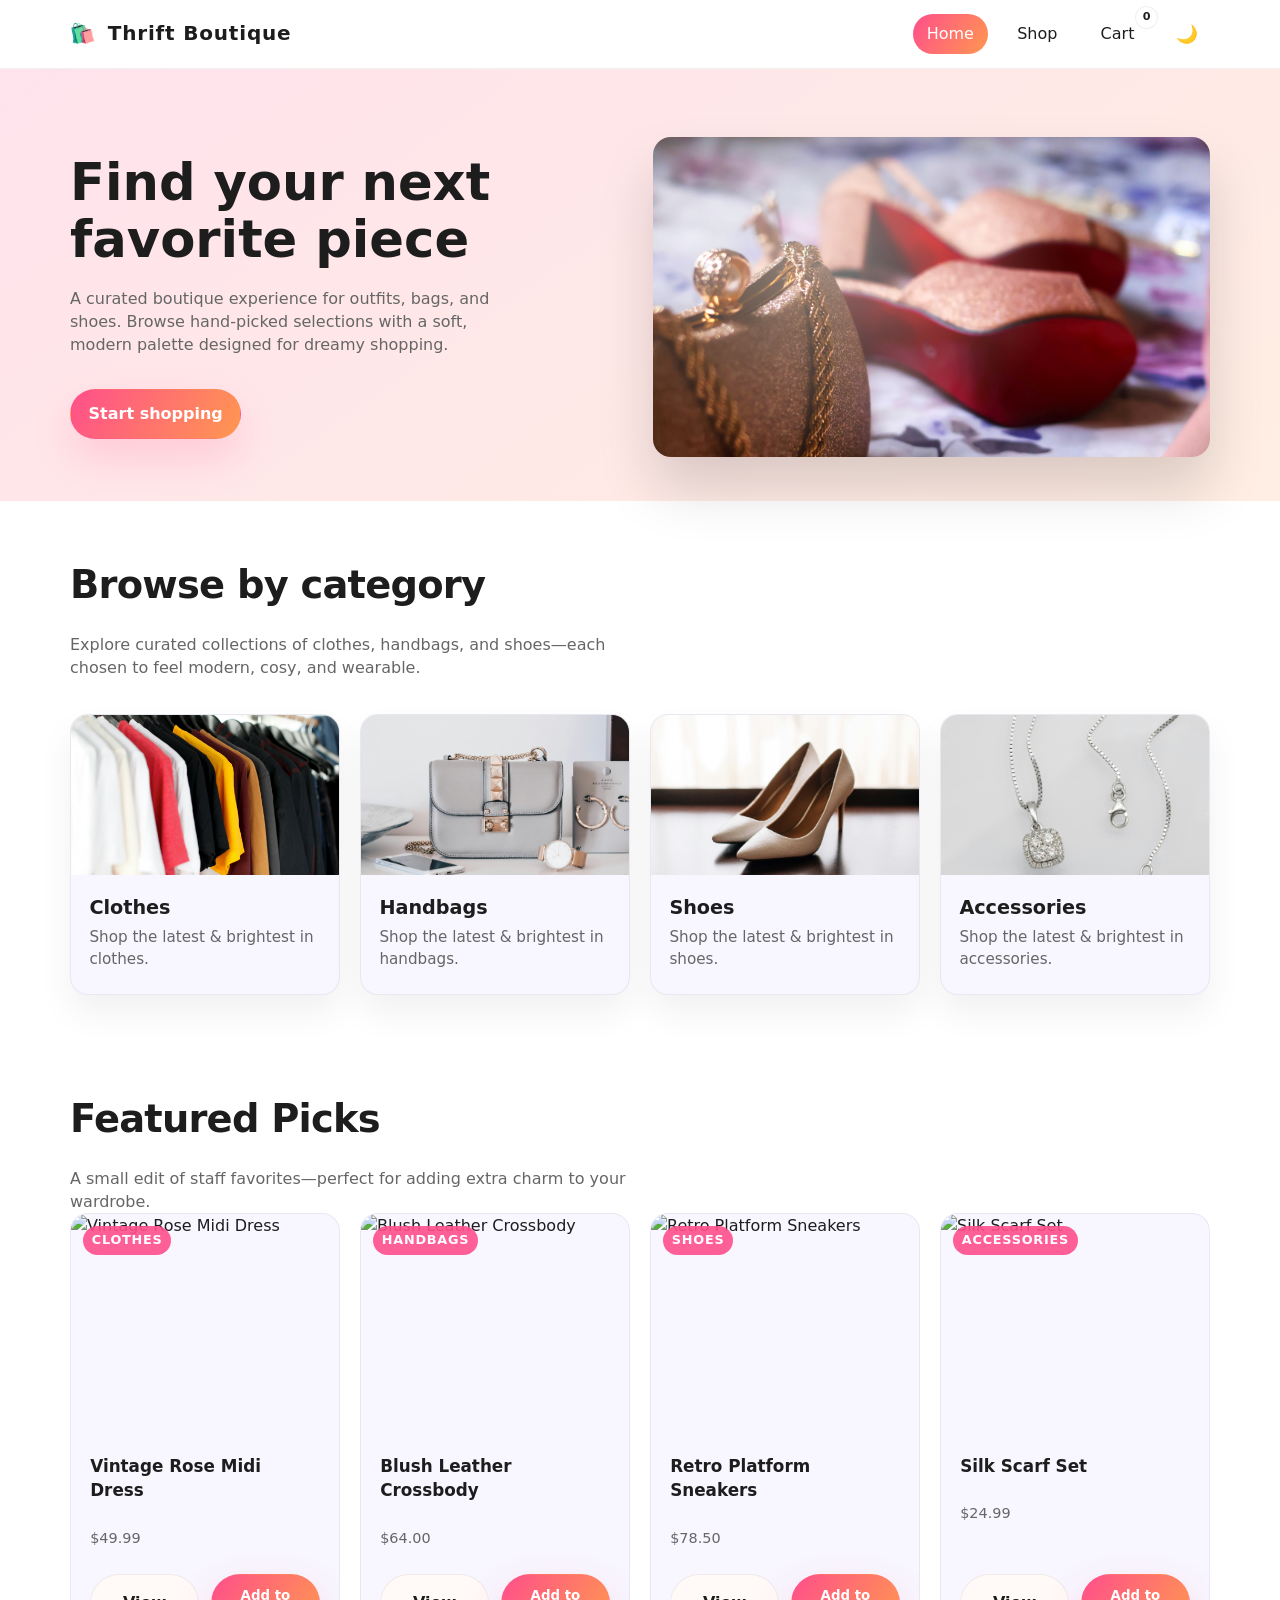
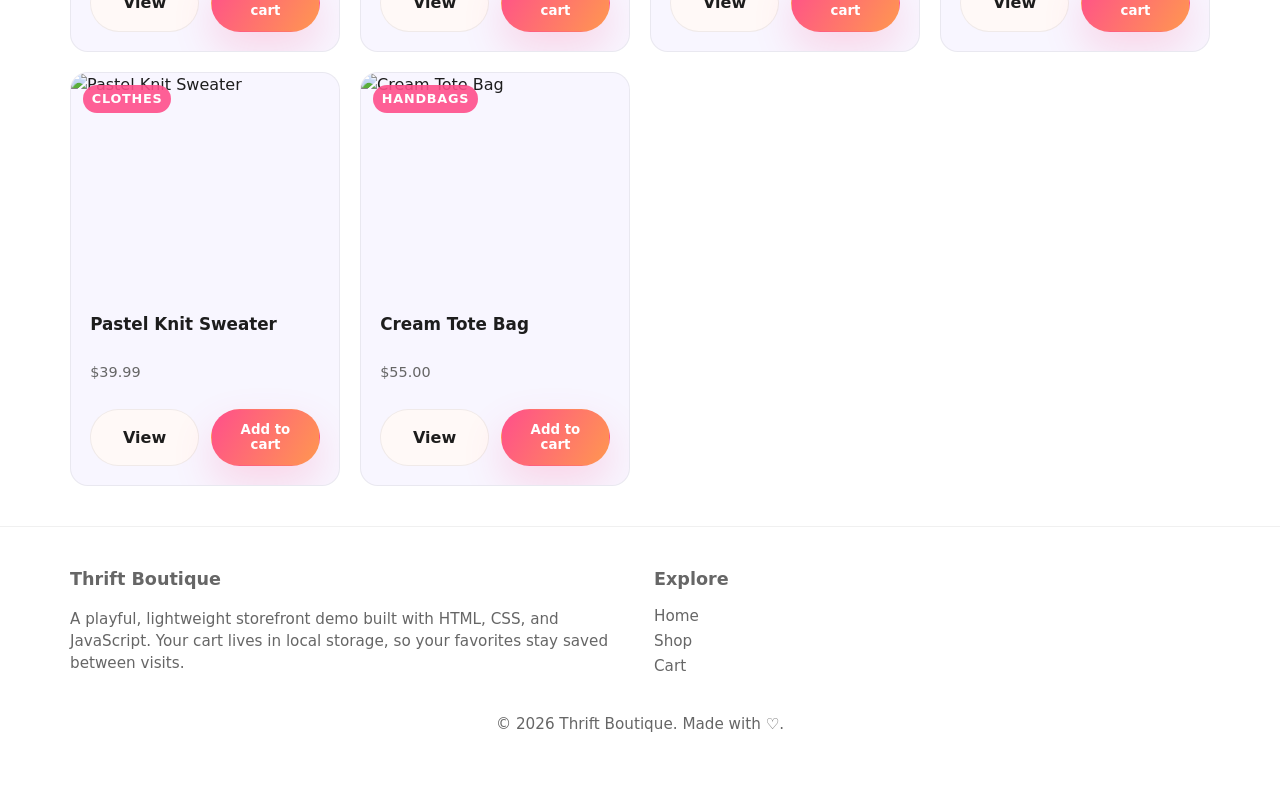
==== index.html @ fbe1a2d0 "initial commit" ====
<!DOCTYPE html>
<html lang="en">
  <head>
    <meta charset="UTF-8" />
    <meta name="viewport" content="width=device-width, initial-scale=1.0" />
    <title>Thrift Boutique — Home</title>
    <meta name="description" content="A pretty, playful boutique storefront built with HTML, CSS, and JavaScript." />
    <link rel="stylesheet" href="styles.css" />
  </head>
  <body>
    <header class="site-header">
      <div class="nav-container">
        <a class="brand" href="index.html" aria-label="Thrift Boutique home">Thrift Boutique</a>
        <nav class="main-nav" aria-label="Main navigation">
          <a href="index.html" data-page="home">Home</a>
          <a href="products.html" data-page="shop">Shop</a>
          <a href="cart.html" class="cart-link" data-page="cart">
            Cart <span class="cart-count" aria-label="Cart items">0</span>
          </a>
          <button class="theme-toggle" aria-label="Toggle theme">🌙</button>
          <button class="menu-toggle" aria-label="Open navigation menu">☰</button>
        </nav>
      </div>
    </header>

    <main>
      <section class="hero">
        <div class="container hero-grid">
          <div>
            <h1>Find your next favorite piece</h1>
            <p>
              A curated boutique experience for outfits, bags, and shoes. Browse hand-picked
              selections with a soft, modern palette designed for dreamy shopping.
            </p>
            <a href="products.html" class="btn btn-primary">Start shopping</a>
          </div>
          <div class="hero-visual" aria-hidden="true">
            <img
              src="images/hero_2.jpg"
              alt="A boutique display with pastel shoes and handbags."
            />
          </div>
        </div>
      </section>

      <section class="section" aria-labelledby="categories-title">
        <div class="container">
          <h2 class="section-title" id="categories-title">Browse by category</h2>
          <p class="section-subtitle">
            Explore curated collections of clothes, handbags, and shoes—each chosen to feel modern,
            cosy, and wearable.
          </p>
          <div id="categoryGrid" class="categories"></div>
        </div>
      </section>

      <section class="section section--tight" aria-labelledby="featured-title">
        <div class="container">
          <h2 class="section-title" id="featured-title">Featured Picks</h2>
          <p class="section-subtitle">
            A small edit of staff favorites—perfect for adding extra charm to your wardrobe.
          </p>
          <div id="featuredGrid" class="products-grid"></div>
        </div>
      </section>
    </main>

    <footer class="site-footer">
      <div class="footer-container">
        <div class="footer-col">
          <h4>Thrift Boutique</h4>
          <p>
            A playful, lightweight storefront demo built with HTML, CSS, and JavaScript. Your cart
            lives in local storage, so your favorites stay saved between visits.
          </p>
        </div>
        <div class="footer-col">
          <h4>Explore</h4>
          <a href="index.html">Home</a>
          <a href="products.html">Shop</a>
          <a href="cart.html">Cart</a>
        </div>
      </div>
      <div class="footer-bottom">
        <p>&copy; <span id="dateYear"></span> Thrift Boutique. Made with ♡.</p>
      </div>
    </footer>

    <script src="products.js" defer></script>
    <script src="scripts.js" defer></script>
    <script>
      document.addEventListener("DOMContentLoaded", () => {
        initSite("home");
        document.getElementById("dateYear").textContent = new Date().getFullYear();

        const categoryGrid = document.getElementById("categoryGrid");
        const categories = getCategories().filter((c) => c !== "All");

        const categoryImages = {
          Clothes:
            "images/clothes.jpg",
          Handbags:
            "images/handbags.jpg",
          Shoes:
            "images/shoes.jpg",
          Accessories:
            "images/accessories.jpg",
        };

        categoryGrid.innerHTML = categories
          .map(
            (category) => `
            <a href="products.html?category=${encodeURIComponent(category)}" class="category-card">
              <div class="category-card__image">
                <img
                  src="${categoryImages[category] || categoryImages.Clothes}"
                  alt="${category} category"
                  loading="lazy"
                />
              </div>
              <div class="category-card__body">
                <h3 class="category-card__title">${category}</h3>
                <p class="category-card__subtitle">Shop the latest &amp; brightest in ${category.toLowerCase()}.</p>
              </div>
            </a>
          `
          )
          .join("");

        const featureGrid = document.getElementById("featuredGrid");
        const featured = PRODUCTS.slice(0, 6);
        featureGrid.innerHTML = featured
          .map(
            (product) => `
            <article class="product-card">
              <a href="product.html?id=${product.id}" class="product-card__image" aria-label="View ${product.title}">
                <img src="${product.images[0]}" alt="${product.title}" loading="lazy" />
                <span class="product-card__badge">${product.category}</span>
              </a>
              <div class="product-card__body">
                <h3 class="product-card__title">${product.title}</h3>
                <p class="product-card__meta">${formatPrice(product.price)}</p>
                <div class="product-card__actions">
                  <a class="btn btn-secondary" href="product.html?id=${product.id}">View</a>
                  <button class="btn btn-primary" type="button" data-add="${product.id}">Add to cart</button>
                </div>
              </div>
            </article>
          `
          )
          .join("");

        featureGrid.addEventListener("click", (event) => {
          const button = event.target.closest("button[data-add]");
          if (!button) return;
          const id = button.getAttribute("data-add");
          addToCart(id);
          showToast("Added to cart", { type: "success" });
        });
      });
    </script>
  </body>
</html>
---- styles.css ----
:root {
  --bg: #fff;
  --surface: #f8f6ff;
  --text: #1d1d1d;
  --muted: #666;
  --border: rgba(0, 0, 0, 0.06);
  --primary: #ff4f8b;
  --primary-2: #ff9750;
  --accent: #fff9f7;
  --shadow: rgba(15, 15, 15, 0.16);
  --radius: 18px;
  --max-w: 1140px;
  --transition: 220ms ease;
  --font: ui-sans-serif, system-ui, -apple-system, BlinkMacSystemFont, "Segoe UI", sans-serif;
}

[data-theme="dark"] {
  --bg: #0b0b10;
  --surface: #14141f;
  --text: #f3f3f5;
  --muted: rgba(243, 243, 245, 0.75);
  --border: rgba(255, 255, 255, 0.08);
  --shadow: rgba(0, 0, 0, 0.6);
  --accent: rgba(255, 255, 255, 0.08);
}

* {
  box-sizing: border-box;
}

.sr-only {
  position: absolute !important;
  width: 1px;
  height: 1px;
  padding: 0;
  margin: -1px;
  overflow: hidden;
  clip: rect(0, 0, 0, 0);
  white-space: nowrap;
  border: 0;
}

html {
  scroll-behavior: smooth;
  height: 100%;
}

body {
  margin: 0;
  font-family: var(--font);
  background: var(--bg);
  color: var(--text);
  line-height: 1.45;
  min-height: 100vh;
}

a {
  color: inherit;
  text-decoration: none;
}

button,
input {
  font-family: inherit;
}

img {
    width: 100px;
    height: 200px;
     /* max-width: 60%; */

  display: block;
}

/* ---------- Layout ---------- */
.container {
  width: min(100% - 2.4rem, var(--max-w));
  margin: 0 auto;
}

.grid {
  display: grid;
  gap: 1.25rem;
}

.flex {
  display: flex;
}

.flex-center {
  align-items: center;
  justify-content: center;
}

/* ---------- Header / Navigation ---------- */
.site-header {
  position: sticky;
  top: 0;
  z-index: 20;
  width: 100%;
  background: rgba(255, 255, 255, 0.72);
  backdrop-filter: blur(12px);
  border-bottom: 1px solid var(--border);
}

.site-header .nav-container {
  display: flex;
  align-items: center;
  justify-content: space-between;
  width: min(100% - 2.4rem, var(--max-w));
  margin: 0 auto;
  padding: 0.85rem 0;
  gap: 1rem;
}

.brand {
  font-weight: 700;
  letter-spacing: 0.04em;
  font-size: 1.25rem;
  color: var(--text);
  display: flex;
  align-items: center;
  gap: 0.75rem;
}

.brand::before {
  content: "🛍️";
  display: inline-block;
  transform: rotate(-10deg);
}

.main-nav {
  display: flex;
  align-items: center;
  gap: 1rem;
  position: relative;
}

.main-nav a {
  padding: 0.55rem 0.85rem;
  border-radius: 999px;
  font-weight: 500;
  transition: background var(--transition), color var(--transition);
}

.main-nav a.active,
.main-nav a:hover {
  background: linear-gradient(120deg, var(--primary), var(--primary-2));
  color: #fff;
}

.main-nav .cart-link {
  position: relative;
}

.cart-count {
  position: absolute;
  top: -8px;
  right: -10px;
  min-width: 18px;
  font-size: 0.7rem;
  padding: 0.15rem 0.4rem;
  border-radius: 999px;
  color: #1e1e1e;
  background: #fff;
  border: 1px solid var(--border);
  font-weight: 700;
}

.theme-toggle,
.menu-toggle {
  border: 0;
  background: transparent;
  cursor: pointer;
  font-size: 1.1rem;
  padding: 0.55rem 0.75rem;
  border-radius: 999px;
  transition: background var(--transition);
}

.theme-toggle:hover,
.menu-toggle:hover {
  background: var(--accent);
}

/* mobile nav */
.menu-toggle {
  display: none;
}

.main-nav.open {
  display: flex;
}

@media (max-width: 860px) {
  .site-header .nav-container {
    gap: 0.5rem;
  }
  .main-nav {
    position: absolute;
    top: 100%;
    right: 1rem;
    flex-direction: column;
    align-items: flex-end;
    gap: 0.4rem;
    padding: 0.8rem;
    width: 220px;
    background: rgba(255, 255, 255, 0.95);
    border-radius: 18px;
    border: 1px solid var(--border);
    box-shadow: 0 14px 30px rgba(0, 0, 0, 0.15);
    transform: translateY(-8px);
    opacity: 0;
    pointer-events: none;
    transition: opacity var(--transition), transform var(--transition);
  }

  .main-nav.open {
    transform: translateY(0);
    opacity: 1;
    pointer-events: auto;
  }

  .menu-toggle {
    display: inline-flex;
  }

  .main-nav a {
    width: 100%;
    text-align: right;
  }
}

/* ---------- Sections ---------- */
.section {
  padding: 3.5rem 0;
}

.section--tight {
  padding: 2.5rem 0;
}

.section-title {
  margin: 0 0 1.25rem;
  font-size: clamp(1.8rem, 3.4vw, 2.4rem);
  letter-spacing: -0.02em;
}

.section-subtitle {
  margin: 0;
  color: var(--muted);
  max-width: 58ch;
}

/* ---------- Buttons ---------- */
.btn {
  display: inline-flex;
  align-items: center;
  justify-content: center;
  gap: 0.5rem;
  padding: 0.8rem 1.1rem;
  border-radius: 999px;
  border: 1px solid transparent;
  cursor: pointer;
  transition: transform var(--transition), box-shadow var(--transition);
  font-weight: 600;
  text-decoration: none;
}

.btn-primary {
  background: linear-gradient(120deg, var(--primary), var(--primary-2));
  color: #fff;
  box-shadow: 0 18px 40px rgba(255, 79, 139, 0.2);
}

.btn-primary:hover {
  transform: translateY(-1px);
  box-shadow: 0 22px 48px rgba(255, 79, 139, 0.25);
}

.btn-secondary {
  background: var(--accent);
  border-color: var(--border);
  color: var(--text);
}

.btn-secondary:hover {
  background: rgba(255, 255, 255, 0.6);
}

.btn-sm {
  padding: 0.55rem 0.75rem;
  font-size: 0.9rem;
}

/* ---------- Hero ---------- */
.hero {
  padding: 4.25rem 0 2.75rem;
  background: linear-gradient(145deg, rgba(255, 79, 139, 0.16), rgba(255, 149, 80, 0.16));
}

.hero .hero-grid {
  display: grid;
  grid-template-columns: 1fr 1fr;
  gap: 1.6rem;
  align-items: center;
}

.hero h1 {
  font-size: clamp(2.4rem, 4vw, 3.25rem);
  margin: 0;
  line-height: 1.1;
}

.hero p {
  margin: 1.25rem 0 2rem;
  max-width: 42ch;
  color: var(--muted);
}

.hero .hero-visual {
  position: relative;
  border-radius: var(--radius);
  overflow: hidden;
  box-shadow: 0 32px 55px rgba(0, 0, 0, 0.15);
  height: 320px;
}

.hero .hero-visual::after {
  content: "";
  position: absolute;
  inset: 0;
  background: radial-gradient(circle at 30% 30%, rgba(255, 255, 255, 0.5), transparent 55%);
}

.hero .hero-visual img {
  width: 100%;
  height: 100%;
  object-fit: cover;
  filter: saturate(1.05);
  transition: transform 1.2s ease;
}

.hero .hero-visual:hover img {
  transform: scale(1.03);
}

@media (max-width: 900px) {
  .hero .hero-grid {
    grid-template-columns: 1fr;
  }
  .hero .hero-visual {
    height: 300px;
  }
}

/* ---------- Categories ---------- */
.categories {
  display: grid;
  grid-template-columns: repeat(auto-fit, minmax(220px, 1fr));
  gap: 1.25rem;
  margin-top: 2.2rem;
}

.category-card {
  position: relative;
  overflow: hidden;
  border-radius: var(--radius);
  border: 1px solid var(--border);
  background: var(--surface);
  box-shadow: 0 18px 35px rgba(0, 0, 0, 0.06);
  transition: transform var(--transition), box-shadow var(--transition);
}

.category-card:hover {
  transform: translateY(-6px);
  box-shadow: 0 26px 48px rgba(0, 0, 0, 0.12);
}

.category-card__image {
  height: 160px;
  overflow: hidden;
}

.category-card__image img {
  width: 100%;
  height: 100%;
  object-fit: cover;
  transition: transform var(--transition);
}

.category-card:hover .category-card__image img {
  transform: scale(1.08);
}

.category-card__body {
  padding: 1.15rem 1.15rem 1.5rem;
}

.category-card__title {
  margin: 0 0 0.3rem;
  font-size: 1.2rem;
}

.category-card__subtitle {
  margin: 0;
  color: var(--muted);
  font-size: 0.95rem;
}

/* ---------- Products ---------- */
.products-toolbar {
  display: flex;
  flex-wrap: wrap;
  gap: 0.8rem;
  align-items: flex-end;
  justify-content: space-between;
  margin-bottom: 1.6rem;
  padding-bottom: 0.5rem;
  border-bottom: 1px solid var(--border);
}

.toolbar-left {
  display: flex;
  flex-wrap: wrap;
  gap: 0.8rem;
  align-items: center;
}

.toolbar-left label {
  display: flex;
  align-items: center;
  gap: 0.5rem;
}

.toolbar-left input,
.toolbar-left select {
  padding: 0.55rem 0.75rem;
  border-radius: 999px;
  border: 1px solid var(--border);
  background: var(--accent);
  min-width: 190px;
}

.toolbar-left input::placeholder {
  color: var(--muted);
}

.products-grid {
  display: grid;
  grid-template-columns: repeat(auto-fit, minmax(240px, 1fr));
  gap: 1.25rem;
}

.product-card {
  border-radius: var(--radius);
  border: 1px solid var(--border);
  background: var(--surface);
  overflow: hidden;
  display: flex;
  flex-direction: column;
  transition: transform var(--transition), box-shadow var(--transition);
}

.product-card:hover {
  transform: translateY(-6px);
  box-shadow: 0 20px 40px rgba(0, 0, 0, 0.12);
}

.product-card__image {
  position: relative;
  height: 220px;
  overflow: hidden;
}

.product-card__image img {
  width: 100%;
  height: 100%;
  object-fit: cover;
  transition: transform var(--transition), filter var(--transition);
}

.product-card:hover .product-card__image img {
  transform: scale(1.06);
  filter: brightness(1.05);
}

.product-card__badge {
  position: absolute;
  top: 12px;
  left: 12px;
  padding: 0.3rem 0.55rem;
  border-radius: 999px;
  background: rgba(255, 79, 139, 0.9);
  color: #fff;
  font-size: 0.8rem;
  font-weight: 600;
  text-transform: uppercase;
  letter-spacing: 0.06em;
}

.product-card__body {
  padding: 1.2rem;
  flex: 1;
  display: flex;
  flex-direction: column;
  gap: 0.7rem;
}

.product-card__title {
  margin: 0;
  font-size: 1.05rem;
}

.product-card__meta {
  font-size: 0.9rem;
  color: var(--muted);
  display: flex;
  align-items: center;
  gap: 0.55rem;
}

.product-card__price {
  margin: 0;
  font-weight: 700;
  font-size: 1.15rem;
}

.product-card__actions {
  margin-top: auto;
  display: flex;
  gap: 0.75rem;
  flex-wrap: wrap;
}

.product-card__actions .btn {
  flex: 1;
}

.product-card.skeleton {
  pointer-events: none;
  opacity: 0.8;
}

.product-card.skeleton .skeleton-line {
  height: 12px;
  background: linear-gradient(90deg, rgba(0, 0, 0, 0.06), rgba(0, 0, 0, 0.12), rgba(0, 0, 0, 0.06));
  border-radius: 999px;
  background-size: 200% 100%;
  animation: shimmer 1.4s infinite;
}

.product-card.skeleton .skeleton-line.short {
  width: 55%;
}

@keyframes shimmer {
  0% {
    background-position: 200% 0;
  }
  100% {
    background-position: -200% 0;
  }
}

/* ---------- Product Details ---------- */
.product-view {
  display: grid;
  grid-template-columns: 1fr 1fr;
  gap: 2rem;
  align-items: flex-start;
}

.product-gallery {
  display: grid;
  grid-template-columns: repeat(2, 1fr);
  gap: 1rem;
}

.product-gallery img {
  width: 100%;
  height: 320px;
  object-fit: cover;
  border-radius: var(--radius);
  box-shadow: 0 18px 30px rgba(0, 0, 0, 0.12);
  transition: transform var(--transition);
}

.product-gallery img:hover {
  transform: scale(1.02);
}

.product-details {
  display: flex;
  flex-direction: column;
  gap: 1.15rem;
}

.product-details h2 {
  margin: 0;
  font-size: 2rem;
}

.product-details p {
  margin: 0;
  color: var(--muted);
}

.product-details .price {
  font-size: 2.1rem;
  font-weight: 800;
  margin: 0;
}

.product-details .meta {
  display: flex;
  gap: 1rem;
  align-items: center;
  color: var(--muted);
}

.product-details .meta span {
  display: inline-flex;
  align-items: center;
  gap: 0.35rem;
}

.product-details .meta svg {
  width: 16px;
  height: 16px;
  fill: currentColor;
}

.product-details .actions {
  display: flex;
  gap: 0.75rem;
  flex-wrap: wrap;
}

.product-details .quantity {
  display: flex;
  align-items: center;
  border: 1px solid var(--border);
  border-radius: 999px;
  overflow: hidden;
  background: var(--surface);
}

.quantity button {
  border: 0;
  background: transparent;
  padding: 0.55rem 0.75rem;
  font-size: 1.2rem;
  cursor: pointer;
  color: var(--text);
}

.quantity input {
  width: 50px;
  border: 0;
  text-align: center;
  padding: 0.55rem 0;
  background: transparent;
}

/* ---------- Cart ---------- */
.cart-table {
  width: 100%;
  border-collapse: collapse;
  margin-top: 1.5rem;
}

.cart-table th,
.cart-table td {
  padding: 0.9rem 0.6rem;
  text-align: left;
  border-bottom: 1px solid var(--border);
}

.cart-table th {
  color: var(--muted);
  font-weight: 600;
}

.cart-table img {
  width: 80px;
  height: 80px;
  object-fit: cover;
  border-radius: 14px;
}

.cart-actions {
  display: flex;
  gap: 0.75rem;
  flex-wrap: wrap;
  margin-top: 1.25rem;
  justify-content: flex-end;
}

.cart-summary {
  margin-top: 2.2rem;
  padding: 1.4rem;
  background: var(--surface);
  border-radius: var(--radius);
  border: 1px solid var(--border);
  max-width: 420px;
}

.cart-summary h3 {
  margin: 0 0 0.9rem;
}

.cart-summary p {
  margin: 0.35rem 0;
  display: flex;
  justify-content: space-between;
}

.cart-summary p span:last-child {
  font-weight: 700;
}

.cart-empty {
  padding: 2.4rem;
  text-align: center;
  border-radius: var(--radius);
  background: var(--surface);
  border: 1px dashed var(--border);
}

/* ---------- Toast ---------- */
.toast {
  position: fixed;
  bottom: 24px;
  left: 50%;
  transform: translateX(-50%) translateY(30px);
  background: rgba(24, 24, 24, 0.92);
  color: #fff;
  padding: 0.9rem 1.3rem;
  border-radius: 999px;
  opacity: 0;
  transition: opacity 210ms ease, transform 210ms ease;
  pointer-events: none;
  z-index: 999;
  font-weight: 600;
}

.toast.visible {
  opacity: 1;
  transform: translateX(-50%) translateY(0);
}

.toast--success {
  background: linear-gradient(120deg, #14d776, #2ce1c9);
}

.toast--error {
  background: linear-gradient(120deg, #ff4f72, #ff9050);
}

/* ---------- Footer ---------- */
.site-footer {
  border-top: 1px solid var(--border);
  padding: 2.5rem 0;
  color: var(--muted);
  font-size: 0.95rem;
}

.site-footer .footer-container {
  display: grid;
  grid-template-columns: 1fr 1fr;
  gap: 1.75rem;
  width: min(100% - 2.4rem, var(--max-w));
  margin: 0 auto;
}

.footer-col h4 {
  margin: 0 0 0.75rem;
  font-size: 1.1rem;
}

.footer-col a {
  display: block;
  margin: 0.2rem 0;
  color: var(--muted);
}

.footer-bottom {
  margin-top: 1.5rem;
  text-align: center;
  color: var(--muted);
}

/* ---------- Responsive ---------- */
@media (max-width: 900px) {
  .site-footer .footer-container {
    grid-template-columns: 1fr;
  }
}

@media (max-width: 740px) {
  .product-view {
    grid-template-columns: 1fr;
  }
  .product-gallery {
    grid-template-columns: 1fr;
  }
}

@media (max-width: 520px) {
  .products-toolbar {
    flex-direction: column;
    align-items: stretch;
  }
  .toolbar-left {
    flex-direction: column;
    align-items: stretch;
  }
  .toolbar-left input,
  .toolbar-left select {
    width: 100%;
  }
}
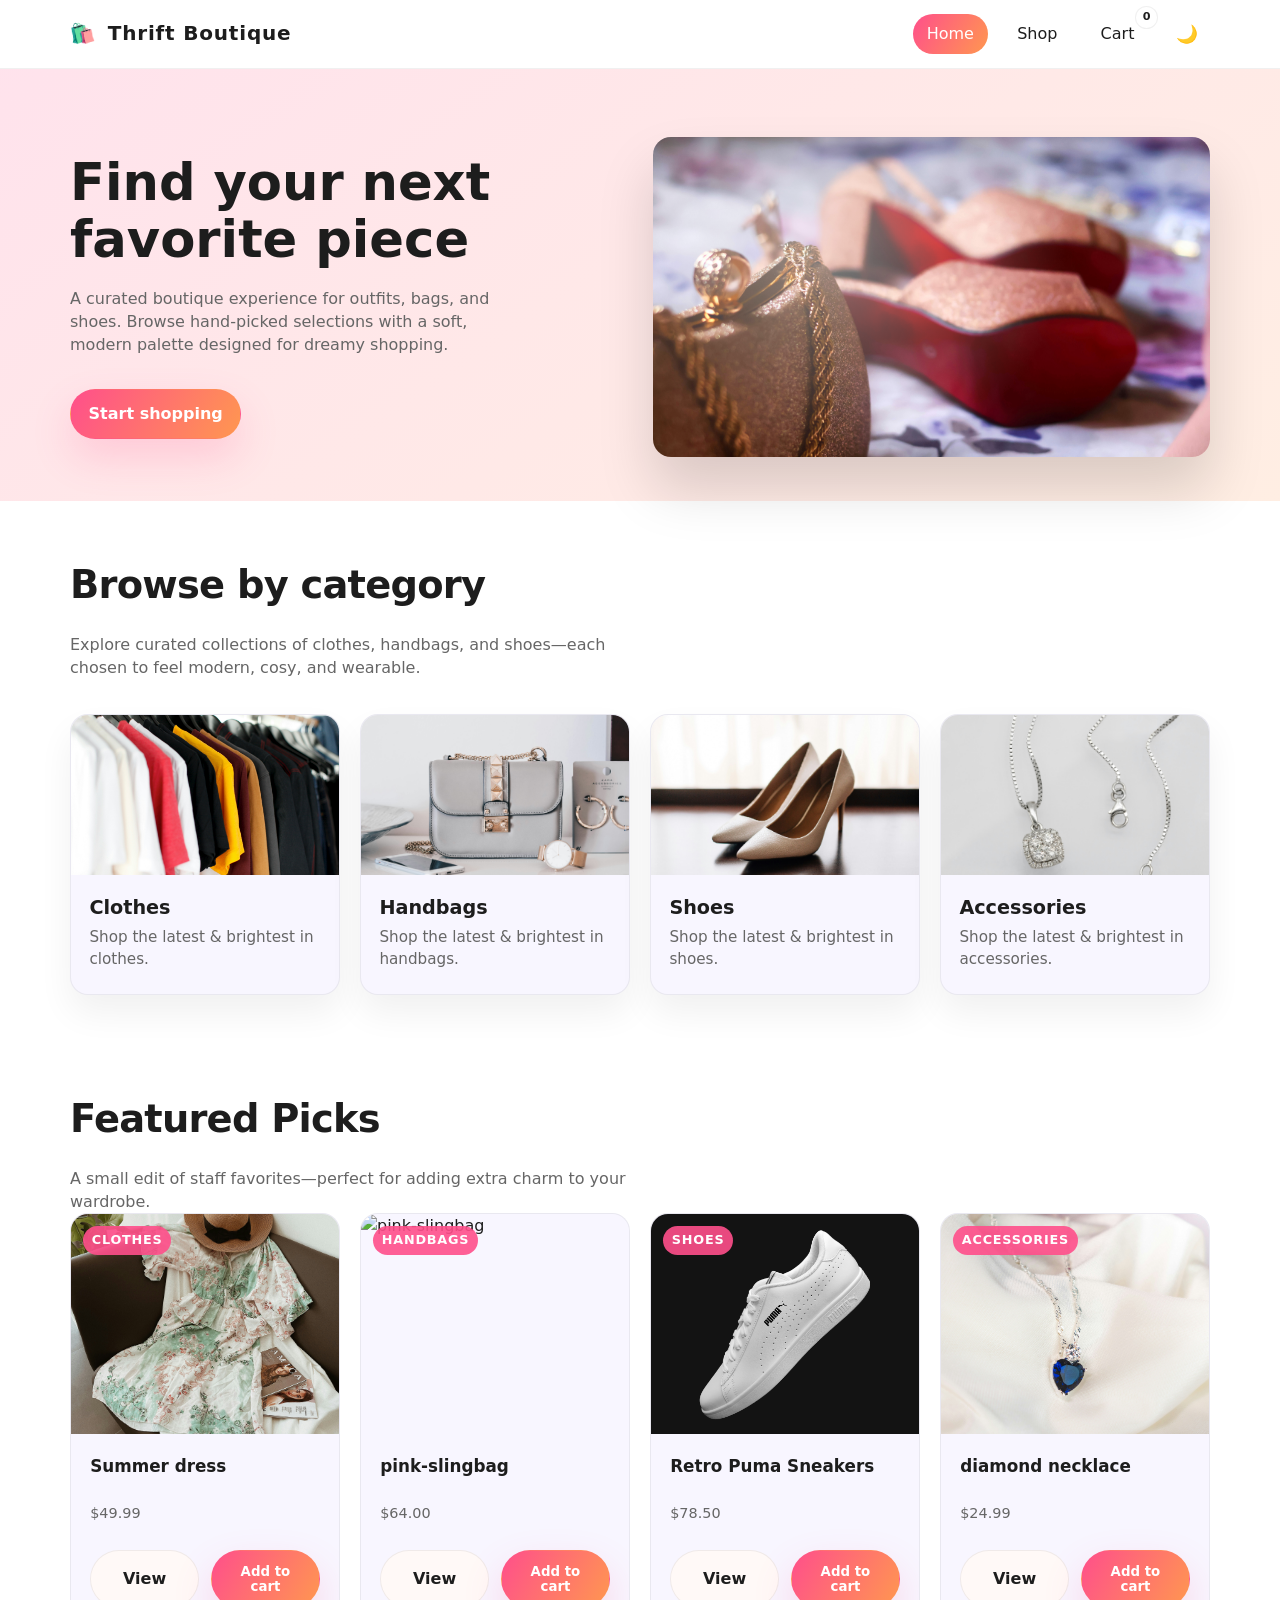
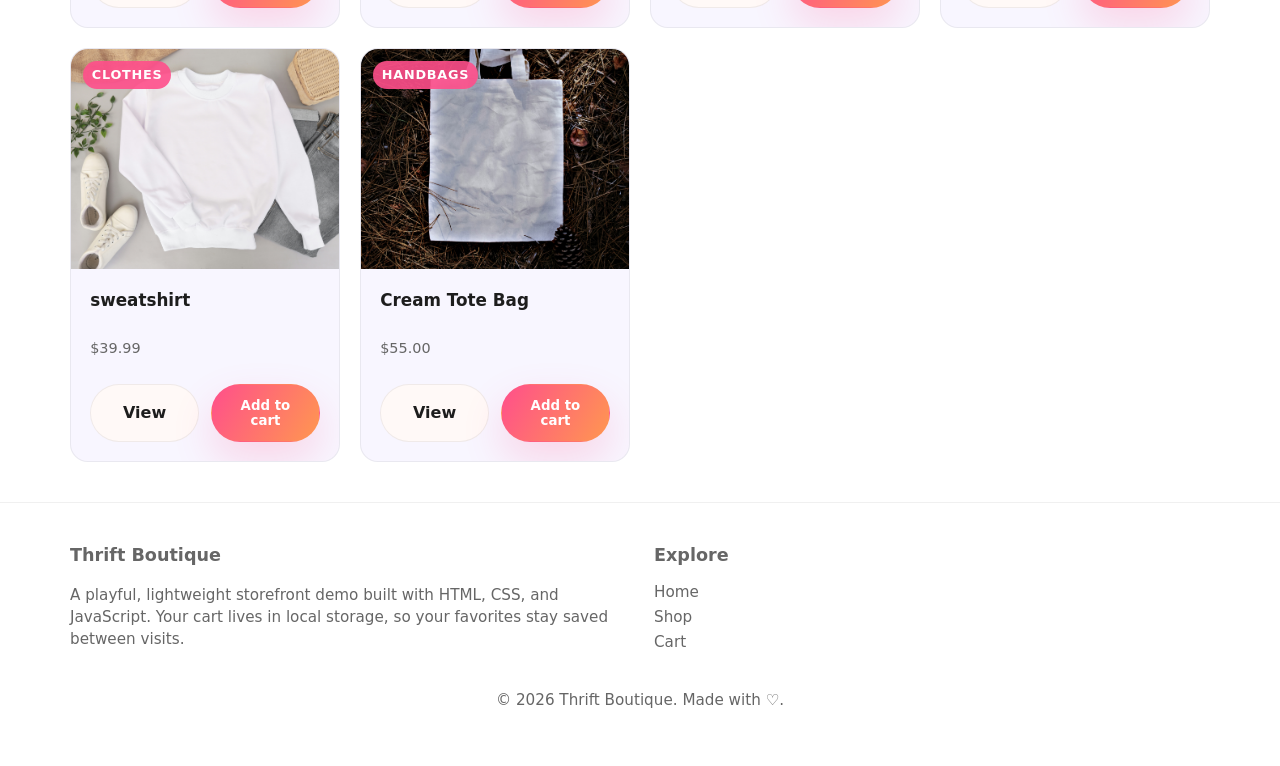
==== commit 6fb56bce: "Add image fallbacks to storefront pages" ====
--- a/index.html
+++ b/index.html
@@ -116,6 +116,7 @@
                   src="${categoryImages[category] || categoryImages.Clothes}"
                   alt="${category} category"
                   loading="lazy"
+                  onerror="this.onerror=null;this.src='https://via.placeholder.com/900x600?text=Image+unavailable';"
                 />
               </div>
               <div class="category-card__body">
@@ -134,7 +135,7 @@
             (product) => `
             <article class="product-card">
               <a href="product.html?id=${product.id}" class="product-card__image" aria-label="View ${product.title}">
-                <img src="${product.images[0]}" alt="${product.title}" loading="lazy" />
+                <img src="${product.images[0]}" alt="${product.title}" loading="lazy" onerror="this.onerror=null;this.src='https://via.placeholder.com/900x600?text=Image+unavailable';" />
                 <span class="product-card__badge">${product.category}</span>
               </a>
               <div class="product-card__body">
